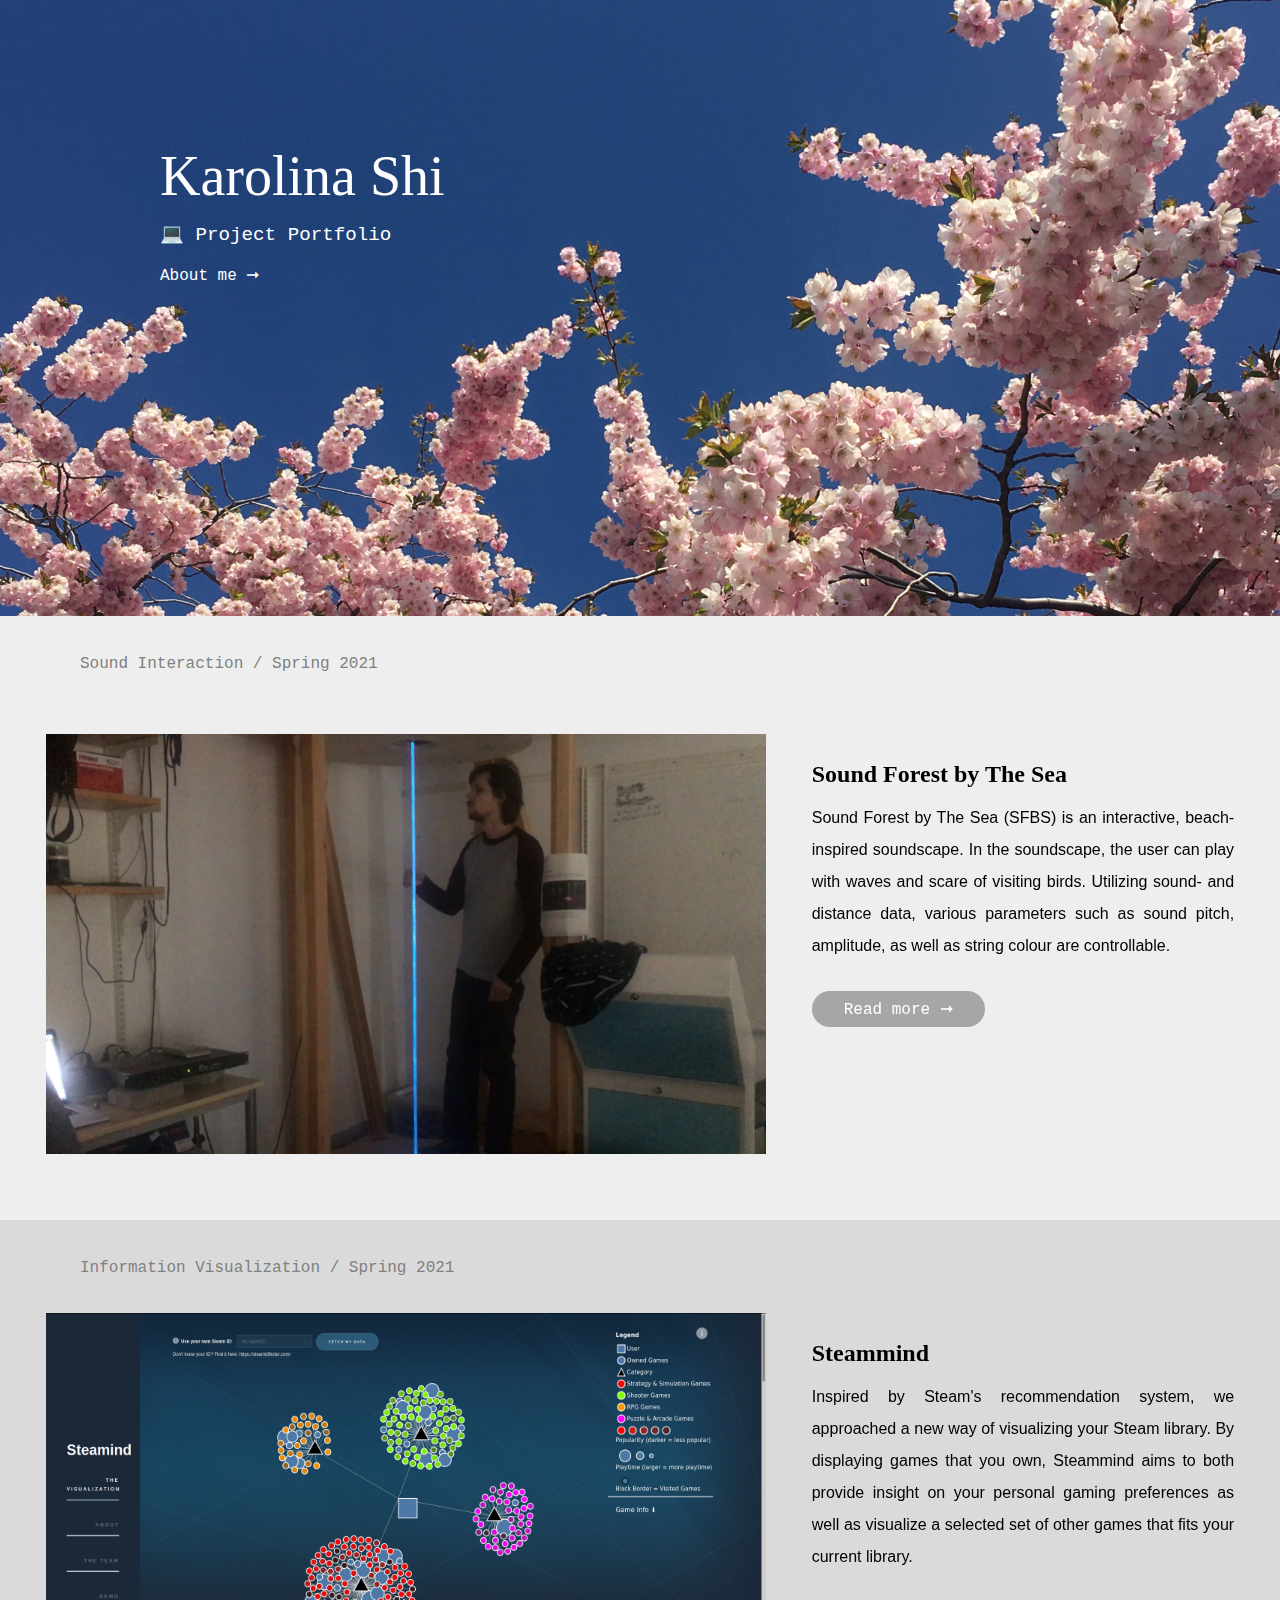
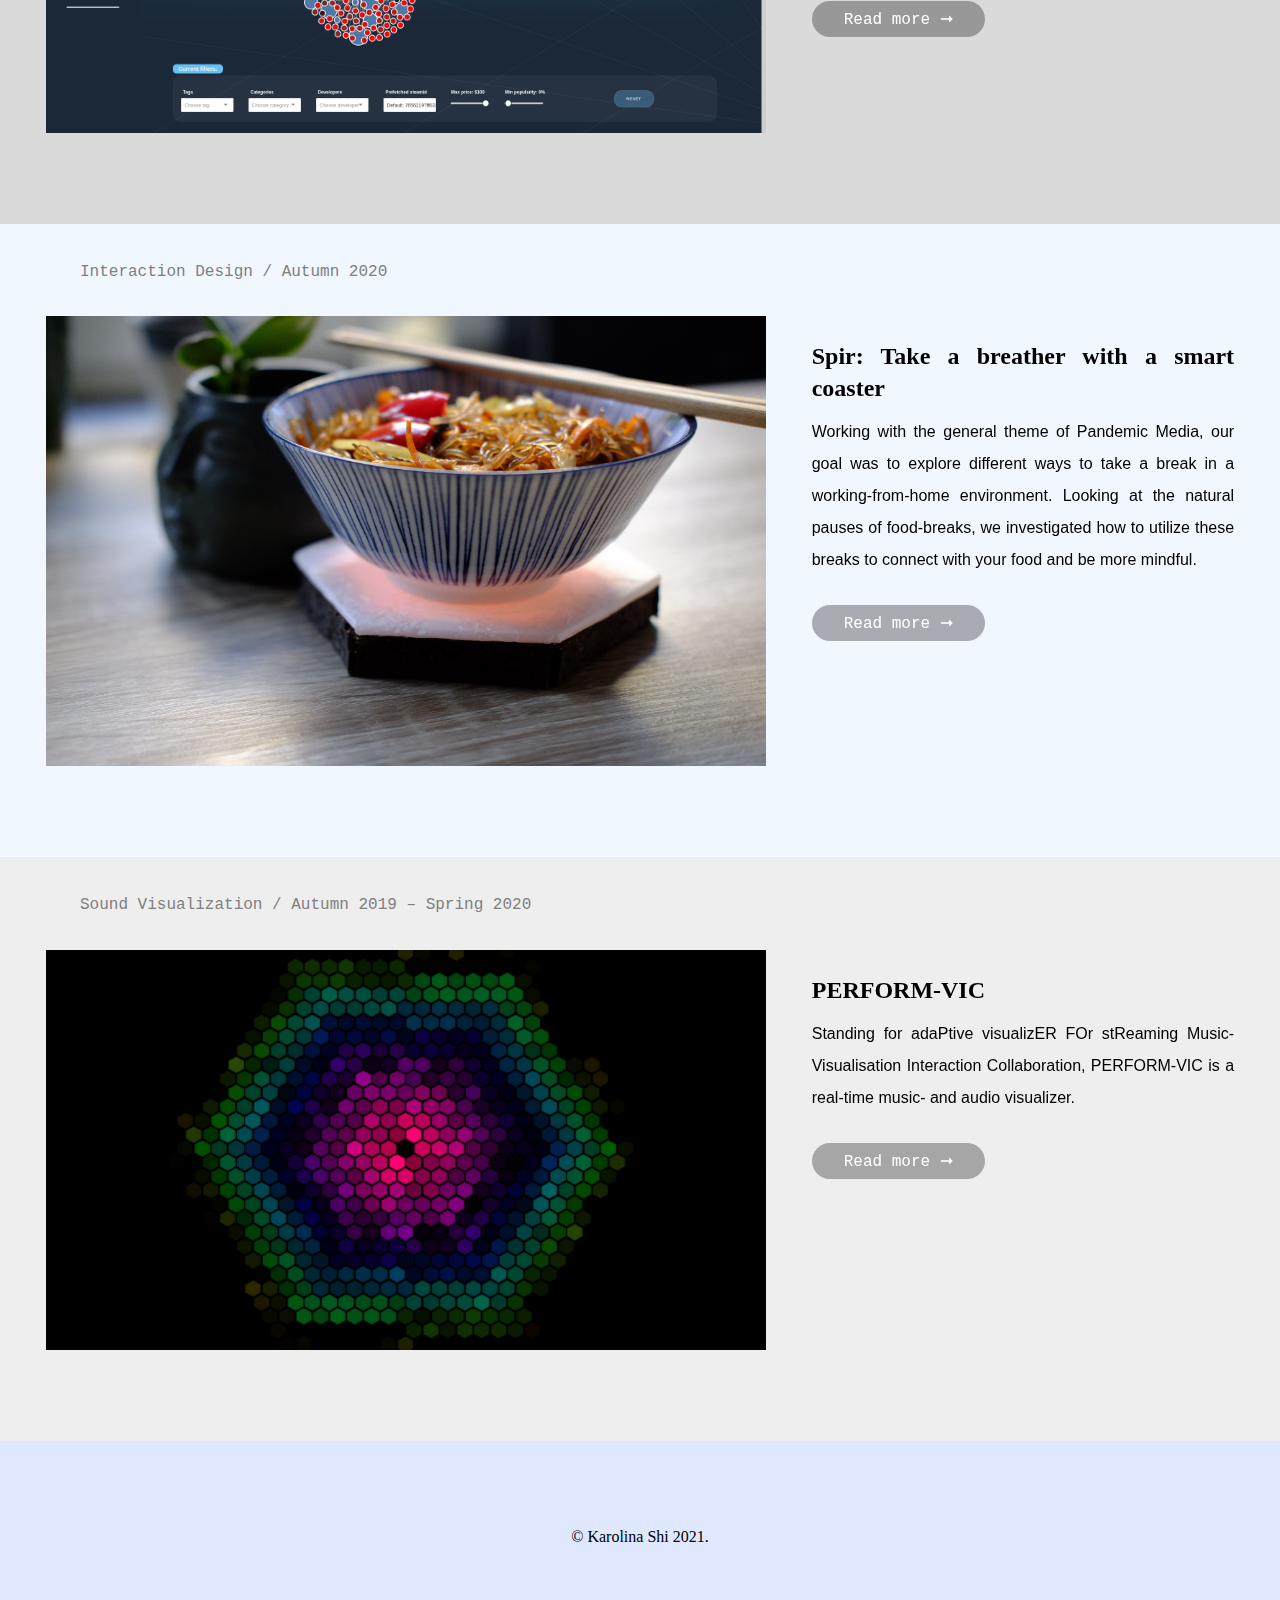
==== index.html @ 0dd769eb "copy repo" ====
<!DOCTYPE html>
<html lang="en">

    <head>
        <title>Portfolio Karolina Shi</title>
        <meta charset="utf-8" />
        <link rel="stylesheet" href="assets/css/reset.css" />
        <link rel="stylesheet" href="assets/css/style.css" />
    </head>

    <body>
        <nav>
            <!-- Navigation here in the future -->
        </nav>

        <header>
            <h1><a href="#">Karolina Shi</a></h1>
            <h2 class="heading-1">&#x1F4BB Project Portfolio</h2>
            <div id="custom-nav">
                <h3 class="heading-1"><a href="html/about.html">About me &#x279e</a></h3>
            </div>
        </header>

        <main>
            <div id="project-box-3">
                <p class="project-header">Sound Interaction / Spring 2021</p>
                <div class="project-inner animation-element fade-in">
                    <div class="flex-item">
                        <img src="assets/images/sfbs/sfbs.png" alt="sfbs" width="720" height="420">
                    </div>
                    <div class="flex-item">
                        <h2 class="heading-2">Sound Forest by The Sea</h2>
                        <p>
                            Sound Forest by The Sea (SFBS) is an interactive, beach-inspired soundscape. In the soundscape, the 
                            user can play with waves and scare of visiting birds. Utilizing sound- and distance data, various
                            parameters such as sound pitch, amplitude, as well as string colour are controllable.
                        </p>
                        <button class="read-more"><a href="html/projects/sfbs.html">Read more &#x279e</a></button>
                    </div>
                </div>
            </div>

            <div id="project-box-4">
                <p class="project-header">Information Visualization / Spring 2021</p>
                <div class="project-inner animation-element fade-in">
                    <div class="flex-item">
                        <img src="assets/images/steammind/steammind.png" alt="steammind" width="720" height="420">
                    </div>
                    <div class="flex-item">
                        <h2 class="heading-2">Steammind</h2>
                        <p>
                            Inspired by Steam's recommendation system, we approached a new way of visualizing your Steam library.
                            By displaying games that you own, Steammind aims to both provide insight on your personal gaming preferences as well
                            as visualize a selected set of other games that fits your current library.
                        </p>
                        <button class="read-more"><a href="html/projects/steammind.html">Read more &#x279e</a></button>
                    </div>
                </div>
            </div>

            <div id="project-box-2">
                <p class="project-header">Interaction Design / Autumn 2020</p>
                <div class="project-inner animation-element fade-in">
                    <div class="flex-item">
                        <img src="assets/images/spir/spir-1.png" alt="spir" width="720" height="450">
                    </div>
                    <div class="flex-item">
                        <h2 class="heading-2">Spir: Take a breather with a smart coaster</h2>
                        <p>
                            Working with the general theme of Pandemic Media, our goal was to explore different ways to take a break in a
                            working-from-home environment. Looking at the natural pauses of food-breaks, we investigated how to utilize
                            these breaks to connect with your food and be more mindful.
                        </p>
                        <button class="read-more"><a href="html/projects/spir.html">Read more &#x279e</a></button>
                    </div>
                </div>
            </div>

            <div id="project-box-3">
                <p class="project-header">Sound Visualization / Autumn 2019 – Spring 2020</p>
                <div class="project-inner animation-element fade-in">
                    <div class="flex-item">
                        <img src="assets/images/perform-vic/perform-vic-graphics2.png" alt="perform-vic" width="720" height="400">
                    </div>
                    <div class="flex-item">
                        <h2 class="heading-2">PERFORM-VIC</h2>
                        <p>
                            Standing for adaPtive visualizER FOr stReaming Music-Visualisation Interaction Collaboration,
                            PERFORM-VIC is a real-time music- and audio visualizer.
                        </p>
                        <button class="read-more"><a href="html/projects/performvic.html">Read more &#x279e</a></button>
                    </div>
                </div>
            </div>
        </main>

        <footer>
                &copy; Karolina Shi 2021.
        </footer>

        <script src="assets/scripts/jquery-3.6.0.js"></script>
        <script src="assets/scripts/animation.js"></script>
    </body>

</html>
---- assets/css/style.css ----
/* General */
body {
    background-color: #fff;
    line-height: 2em;
}

header {
    overflow: hidden;
    float: none;
    padding: 10em;
    padding-bottom: 20em;
    background-image: url("../images/bg.JPG");
    background-color: #dfe8ff;
    background-repeat: no-repeat;
    background-size: cover;
    background-attachment: fixed;
}

h1 { /* Webpage title */
    font-size: 3.5em;
    color: white;
}

h2 { /* Webpage subtitle */
    font-size: 1.2em;
    color: white;
    margin: 1em 0 -1em;
}

b {
    font-weight: bold;
}

p {
    margin-bottom: 0.8em;
    font-family: Verdana, Geneva, Tahoma, sans-serif;
}

.heading-1 { /* Subtitle */
    font-family: 'Courier New', Courier, monospace;
    line-height: 2.5em;
}

.heading-2 { /* Project titles */
    font-size: 1.5em;
    font-weight: bold;
    margin-bottom: 0.5em;
    color: black;
}

.project-header { /* Project headers */
    padding: 2em 0 0 5em;
}

/* Flex */
.project-inner {
    display: flex;
    justify-content: space-evenly;
    text-align: justify;
}

.flex-item {
    padding: 1em 0 5em 0;
    flex: 0 0 33%;
}

#project-box-1 {
    background-color: #a6b4c6;
}

#project-box-2 {
    background-color: #f1f7ff;
}

#project-box-3 {
    background-color: #eee;
}

#project-box-4 {
    background-color: #dadada;
}

.project-header {
    color: grey;
    font-family: 'Courier New', Courier, monospace;
}

.test {
    background-color: black;
}

nav {
    position: absolute;
    padding: 0.5em 1.5em;
}

nav li {
    display: inline;
    font-size: 2em;
}

#custom-nav {
    margin-top: 1em;
}

a {
    color: #fff;
    text-decoration: none;
}

.text-link {
    color: #000;
    background: #ccc;
    padding: 0.5em 1em;
    border-radius: 2em;
}

.disclaimer {
    font-style: italic;
    font-size: 0.8em;
}

/*
a:hover {
    -moz-transition: all 200ms ease-out;
    -webkit-transition: all 200ms ease-out;
    -o-transition: all 200ms ease-out;
    transition: all 200ms ease-out;
    color: #fff;
}
*/

.read-more {
    padding: 0.5em 2em;
    margin: 1em 0;
    background: rgba(0,0,0,0.3);
    color:white;
    border: none;
    border-radius: 2em;
    font-size: 1em;
    font-family: 'Courier New', Courier, monospace;
}

.read-more:hover {
    background: rgba(0,0,0,0.5);
    cursor: pointer;
}

footer {
    background-color: #dfe8ff;
    padding: 5em;
    text-align: center;
}

/* Fade-in effect of projects */
.fade-in {
    opacity: 1;
    -moz-transition: all 700ms ease-out;
    -webkit-transition: all 700ms ease-out;
    -o-transition: all 700ms ease-out;
    transition: all 700ms ease-out;
    -moz-transform: translate3d(0px, 0px, 0px);
    -webkit-transform: translate3d(0px, 0px, 0px);
    -o-transform: translate(0px, 0px);
    -ms-transform: translate(0px, 0px);
    transform: translate3d(0px, 0px, 0px);
    -webkit-backface-visibility: hidden;
    -moz-backface-visibility: hidden;
    backface-visibility: hidden;
}

.fade-in.in-view {
    opacity: 1;
    -moz-transform: translate3d(0px, 25px, 0px);
    -webkit-transform: translate3d(0px, 25px, 0px);
    -o-transform: translate(0px, 25px);
    -ms-transform: translate(0px, 25px);
    transform: translate3d(0px, 25px, 0px);
}

img {
    color: #ccc;
    background-color: black;
}

/* Keywords */
ul {
    margin-bottom: 2em;
}

.keywords li{
    display: inline;
    color: black;
    background: #9ebcff;
    font-family: monospace;
    list-style-type: circle;
    padding: 0.2em 1em;
    border-radius: 1em;
    white-space: nowrap;
}
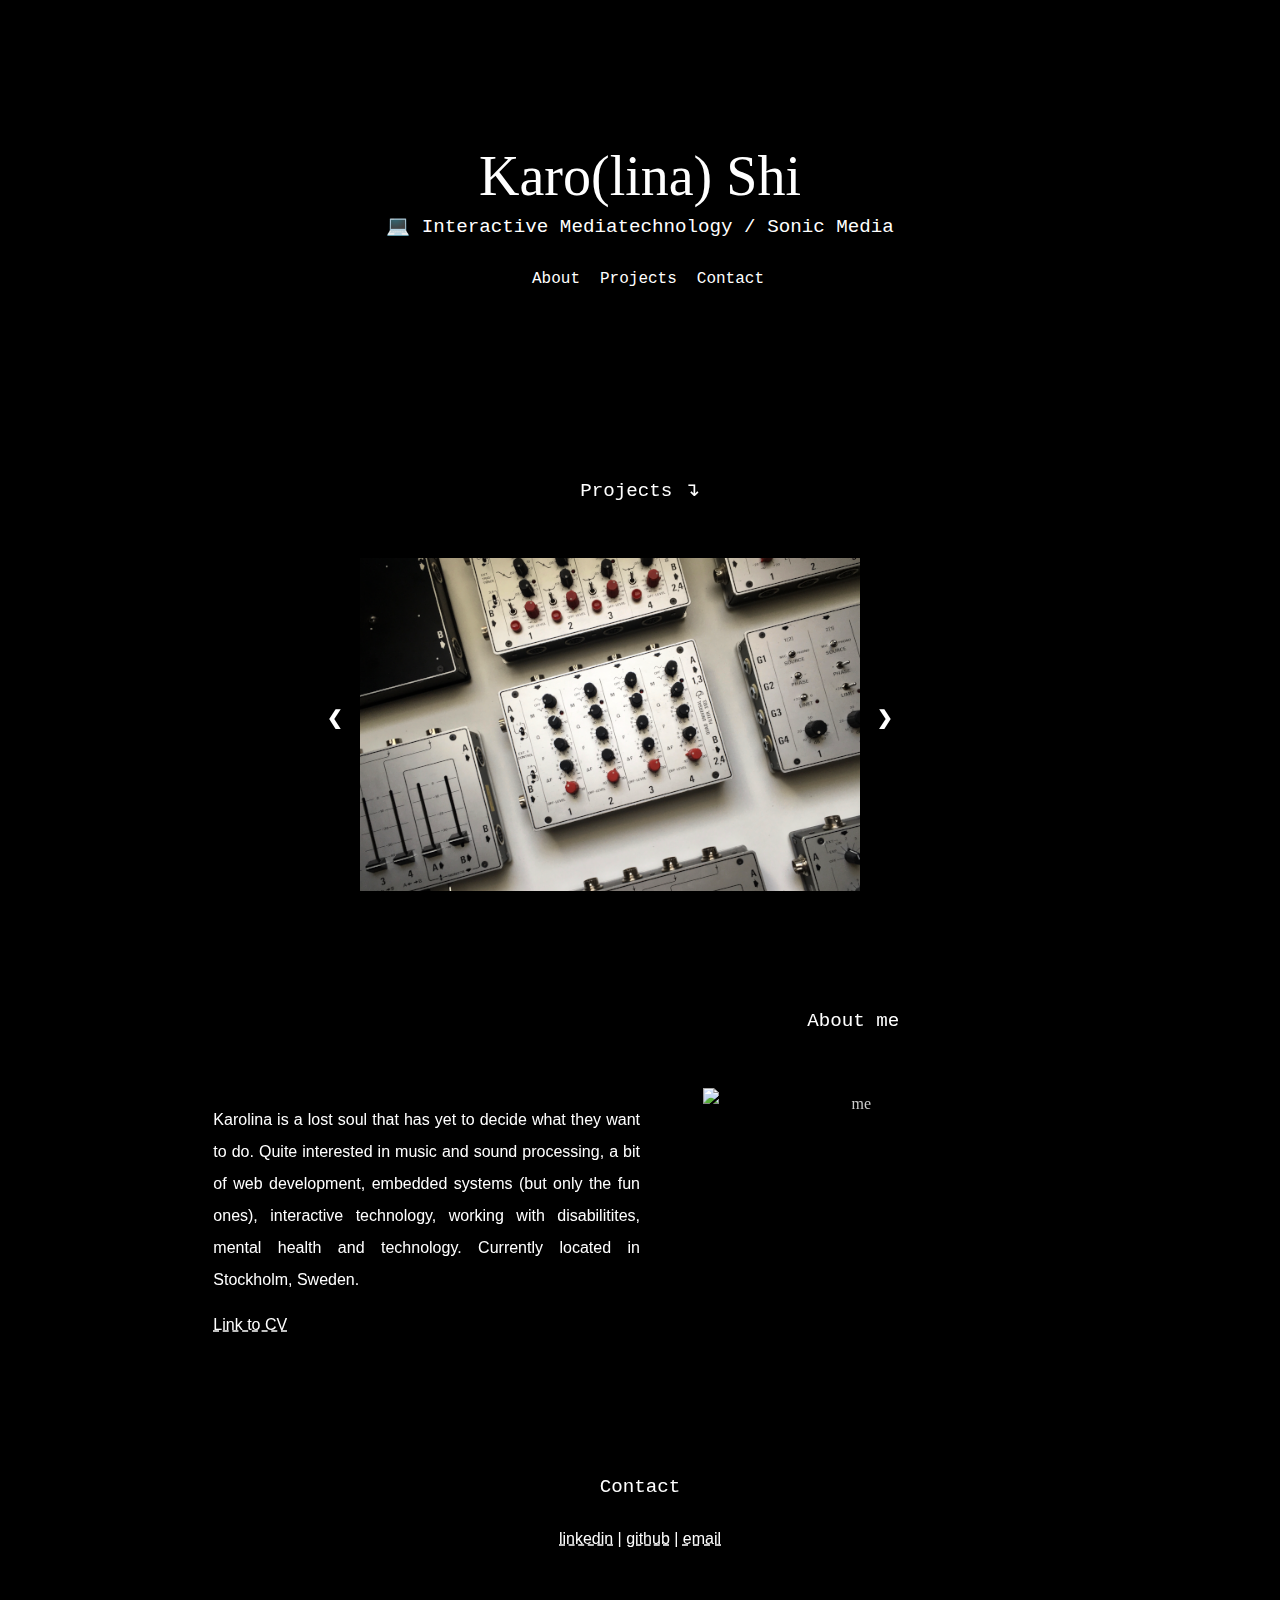
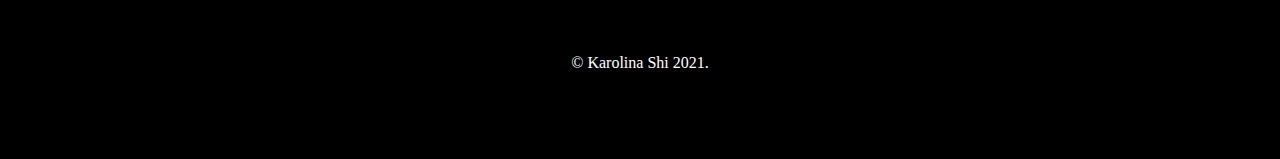
==== commit 8c61ebee: "Update portfolio" ====
--- a/index.html
+++ b/index.html
@@ -4,6 +4,7 @@
     <head>
         <title>Portfolio Karolina Shi</title>
         <meta charset="utf-8" />
+        <meta name="viewport" content="width=device-width, initial-scale=1.0">
         <link rel="stylesheet" href="assets/css/reset.css" />
         <link rel="stylesheet" href="assets/css/style.css" />
     </head>
@@ -14,83 +15,84 @@
         </nav>
 
         <header>
-            <h1><a href="#">Karolina Shi</a></h1>
-            <h2 class="heading-1">&#x1F4BB Project Portfolio</h2>
-            <div id="custom-nav">
-                <h3 class="heading-1"><a href="html/about.html">About me &#x279e</a></h3>
-            </div>
+            <h1><a href="#">Karo(lina) Shi</a></h1>
+            <h2>&#x1F4BB Interactive Mediatechnology / Sonic Media</h2>
+            <nav>
+                <a class="nav-a" href="#about-link">About</a>
+                <a class="nav-a" href="#projects-link">Projects</a>
+                <a class="nav-a" href="#contact-link">Contact</a>
+            </nav>
         </header>
 
         <main>
-            <div id="project-box-3">
-                <p class="project-header">Sound Interaction / Spring 2021</p>
-                <div class="project-inner animation-element fade-in">
-                    <div class="flex-item">
-                        <img src="assets/images/sfbs/sfbs.png" alt="sfbs" width="720" height="420">
+            <div id="block-1" class="fade-in">
+                <h2>Projects &#x21B4</h2>
+                <a id="projects-link" class="anchor"></a>
+                <div class="project-gallery">
+                    <a class="prev" onclick="plusSlides(-1)">&#10094;</a>
+                    <div class="project-container">
+                        <div class="project-item">
+                            <img class="project-image" src="assets/images/datatonism/datatonism-thumbnail.png" alt="datatonism" width="600" height="400">
+                            <div class="info">
+                                <h3><a href="html/projects/datatonism.html">Datatonism</a></h3>
+                                <p>Duration: 6 weeks</p>
+                                <p>
+                                    Datatonism is a digital emulation of the Dataton System 3000 – an analog synthesizer from the 1970s.
+                                </p>
+                                <button class="read-more"><a href="html/projects/datatonism.html">Read more &#x279e</a></button>
+                            </div>
+                        </div>
+                        <div class="project-item">
+                            <img class="project-image" src="assets/images/spir/spir-thumbnail.png" alt="spir" width="600" height="400">
+                            <div class="info">
+                                <h3><a href="html/projects/spir.html">Spir</a></h3>
+                                <p>Duration: 8 weeks</p>
+                                <p>
+                                    Developed in the course DM2601 Media Technology and Interaction Design, Spir is a smart coaster
+                                    that aims at seizing micro-opportunities to help you slow down throughout your day.
+                                </p>
+                                <button class="read-more"><a href="html/projects/spir.html">Read more &#x279e</a></button>
+                            </div>
+                        </div>
+                        <div class="project-item">
+                            <img class="project-image" src="assets/images/steammind/steammind-thumbnail.png" alt="steammind" width="600" height="400">
+                            <div class="info">
+                                <h3><a href="html/projects/steammind.html">Steammind</a></h3>
+                                <p>Duration: 6 weeks</p>
+                                <p>
+                                    Steammind visualizes your Steam library and shows recommendations based on your library.
+                                </p>
+                                <button class="read-more"><a href="html/projects/steammind.html">Read more &#x279e</a></button>
+                            </div>
+                        </div>
                     </div>
-                    <div class="flex-item">
-                        <h2 class="heading-2">Sound Forest by The Sea</h2>
-                        <p>
-                            Sound Forest by The Sea (SFBS) is an interactive, beach-inspired soundscape. In the soundscape, the 
-                            user can play with waves and scare of visiting birds. Utilizing sound- and distance data, various
-                            parameters such as sound pitch, amplitude, as well as string colour are controllable.
-                        </p>
-                        <button class="read-more"><a href="html/projects/sfbs.html">Read more &#x279e</a></button>
-                    </div>
+                    <a class="next" onclick="plusSlides(1)">&#10095;</a>
                 </div>
             </div>
 
-            <div id="project-box-4">
-                <p class="project-header">Information Visualization / Spring 2021</p>
-                <div class="project-inner animation-element fade-in">
-                    <div class="flex-item">
-                        <img src="assets/images/steammind/steammind.png" alt="steammind" width="720" height="420">
-                    </div>
-                    <div class="flex-item">
-                        <h2 class="heading-2">Steammind</h2>
-                        <p>
-                            Inspired by Steam's recommendation system, we approached a new way of visualizing your Steam library.
-                            By displaying games that you own, Steammind aims to both provide insight on your personal gaming preferences as well
-                            as visualize a selected set of other games that fits your current library.
-                        </p>
-                        <button class="read-more"><a href="html/projects/steammind.html">Read more &#x279e</a></button>
-                    </div>
+            <div id="block-2" class="fade-in">
+                <a id="about-link" class="anchor"></a>
+                <h2>About me</h2>
+                <div class="grid-left">
+                    <p>Karolina is a lost soul that has yet to decide what they want to do.
+                        Quite interested in music and sound processing, a bit of web development,
+                        embedded systems (but only the fun ones), interactive technology,
+                        working with disabilitites, mental health and technology.
+                        Currently located in Stockholm, Sweden.</p>
+                    <p><a href="assets/other/CV.pdf">Link to CV</a></p>
+                </div>
+                <div class="grid-right">
+                    <img src="assets/images/IMG_4908-R2.png" alt="me" width="500" height="500">
                 </div>
             </div>
 
-            <div id="project-box-2">
-                <p class="project-header">Interaction Design / Autumn 2020</p>
-                <div class="project-inner animation-element fade-in">
-                    <div class="flex-item">
-                        <img src="assets/images/spir/spir-1.png" alt="spir" width="720" height="450">
-                    </div>
-                    <div class="flex-item">
-                        <h2 class="heading-2">Spir: Take a breather with a smart coaster</h2>
-                        <p>
-                            Working with the general theme of Pandemic Media, our goal was to explore different ways to take a break in a
-                            working-from-home environment. Looking at the natural pauses of food-breaks, we investigated how to utilize
-                            these breaks to connect with your food and be more mindful.
-                        </p>
-                        <button class="read-more"><a href="html/projects/spir.html">Read more &#x279e</a></button>
-                    </div>
-                </div>
-            </div>
-
-            <div id="project-box-3">
-                <p class="project-header">Sound Visualization / Autumn 2019 – Spring 2020</p>
-                <div class="project-inner animation-element fade-in">
-                    <div class="flex-item">
-                        <img src="assets/images/perform-vic/perform-vic-graphics2.png" alt="perform-vic" width="720" height="400">
-                    </div>
-                    <div class="flex-item">
-                        <h2 class="heading-2">PERFORM-VIC</h2>
-                        <p>
-                            Standing for adaPtive visualizER FOr stReaming Music-Visualisation Interaction Collaboration,
-                            PERFORM-VIC is a real-time music- and audio visualizer.
-                        </p>
-                        <button class="read-more"><a href="html/projects/performvic.html">Read more &#x279e</a></button>
-                    </div>
-                </div>
+            <div id="block-3" class="fade-in">
+                <a id="contact-link" class="anchor"></a>
+                    <h2>Contact</h2>
+                    <p><a href="https://www.linkedin.com/in/karolina-shi-3684bb18a/">linkedin</a> | 
+                        <a href="https://github.com/kx-shi">github</a> | 
+                        <a href="mailto: karshi@kth.se">email</a>
+                    </p>
             </div>
         </main>
 
@@ -99,6 +101,7 @@
         </footer>
 
         <script src="assets/scripts/jquery-3.6.0.js"></script>
+        <script src="assets/scripts/slide.js"></script>
         <script src="assets/scripts/animation.js"></script>
     </body>
 
--- a/assets/css/style.css
+++ b/assets/css/style.css
@@ -1,30 +1,81 @@
-/* General */
-body {
-    background-color: #fff;
-    line-height: 2em;
-}
-
+/* --- Header --- */
 header {
     overflow: hidden;
     float: none;
     padding: 10em;
-    padding-bottom: 20em;
-    background-image: url("../images/bg.JPG");
-    background-color: #dfe8ff;
-    background-repeat: no-repeat;
-    background-size: cover;
-    background-attachment: fixed;
-}
-
+    text-align: center;
+    background: #000;
+}
+
+/* --- Body --- */
+body {
+    background-color: #000;
+    line-height: 2em;
+}
+
+/* --- Grid layout --- */
+main {
+    position: relative;
+    display: grid;
+    grid-template-columns: 0.5fr 1fr 1fr 0.5fr;
+    grid-template-rows: 1fr 1fr 0.2fr;
+}
+
+#block-1 {
+    grid-column: 2/4;
+    grid-row: 1/2;
+    margin: 0 auto;
+    text-align: justify;
+    max-width: 70%;
+}
+
+#block-2 {
+    grid-column: 2/4;
+    grid-row: 2/3;
+    display:grid;
+    grid-template-columns: 1fr 1fr;
+    margin: auto;
+    text-align: center;
+}
+
+.grid-left {
+    grid-column-start: 1;
+    grid-column-end: 2;
+    padding-top: 3em;
+    text-align: justify;
+}
+
+.grid-right {
+    grid-column-start: 2;
+    grid-column-end: 3;
+}
+
+#block-3 {
+    grid-column: 2/4;
+    grid-row: 3/4;
+    margin: auto;
+    text-align: center;
+}
+
+#block-4 {
+    grid-column: 2/4;
+    grid-row: 1/4;
+    margin: 0 auto;
+    text-align: justify;
+    max-width: 70%;
+}
+
+/* --- Text display --- */
 h1 { /* Webpage title */
     font-size: 3.5em;
     color: white;
 }
 
-h2 { /* Webpage subtitle */
+h2, h3 { /* Webpage subtitle */
     font-size: 1.2em;
+    font-family: 'Courier New', Courier, monospace;
     color: white;
-    margin: 1em 0 -1em;
+    margin: 1em 0;
 }
 
 b {
@@ -32,13 +83,25 @@
 }
 
 p {
+    color: #fff;
     margin-bottom: 0.8em;
     font-family: Verdana, Geneva, Tahoma, sans-serif;
 }
 
-.heading-1 { /* Subtitle */
+p a {
+    text-decoration: underline;
+    text-decoration-style: dashed;
+}
+
+a:hover {
+    color: rgb(255, 208, 0);
+}
+
+/* --- Navigation --- */
+.nav-a { /* navigation links */
+    display: inline;
     font-family: 'Courier New', Courier, monospace;
-    line-height: 2.5em;
+    margin-left: 1em;
 }
 
 .heading-2 { /* Project titles */
@@ -48,62 +111,51 @@
     color: black;
 }
 
-.project-header { /* Project headers */
-    padding: 2em 0 0 5em;
-}
-
-/* Flex */
-.project-inner {
-    display: flex;
-    justify-content: space-evenly;
-    text-align: justify;
-}
-
-.flex-item {
-    padding: 1em 0 5em 0;
-    flex: 0 0 33%;
-}
-
-#project-box-1 {
-    background-color: #a6b4c6;
-}
-
-#project-box-2 {
-    background-color: #f1f7ff;
-}
-
-#project-box-3 {
-    background-color: #eee;
-}
-
-#project-box-4 {
-    background-color: #dadada;
-}
-
-.project-header {
-    color: grey;
-    font-family: 'Courier New', Courier, monospace;
-}
-
-.test {
-    background-color: black;
-}
-
-nav {
+/* --- Project Gallery --- */
+.project-gallery {
     position: absolute;
-    padding: 0.5em 1.5em;
-}
-
-nav li {
+    left: -220px;
+}
+
+.project-item {
+    display: none;
+}
+
+.nextTranslate {
+    -webkit-transition: 3s;
+    -moz-transition: 3s;
+    -ms-transition: 3s;
+    -o-transition: 3s;
+    transition: 3s;
+    margin-left: 50% !important;
+}
+
+.prev, .next {
+    cursor: pointer;
+    position: absolute;
+    top: 40%;
+    width: auto;
+    right: -10%;
+    padding: 17px;
+    color: #fff;
+    font-weight: bold;
+    font-size: 19px;
+    transition: 0.4s ease;
+    user-select: none;
+}
+
+/* Place the "forward button" to the right */
+.prev {
+    left: -10%;
+}
+
+/*when the user hovers,add a black background with some little opacity */
+.prev:hover, .next:hover {
+    color: rgb(255, 208, 0);
+}
+
+a {
     display: inline;
-    font-size: 2em;
-}
-
-#custom-nav {
-    margin-top: 1em;
-}
-
-a {
     color: #fff;
     text-decoration: none;
 }
@@ -120,25 +172,19 @@
     font-size: 0.8em;
 }
 
-/*
-a:hover {
-    -moz-transition: all 200ms ease-out;
-    -webkit-transition: all 200ms ease-out;
-    -o-transition: all 200ms ease-out;
-    transition: all 200ms ease-out;
-    color: #fff;
-}
-*/
-
 .read-more {
+    position: absolute;
     padding: 0.5em 2em;
     margin: 1em 0;
+    bottom: 10%;
+    right: 10%;
     background: rgba(0,0,0,0.3);
     color:white;
     border: none;
     border-radius: 2em;
     font-size: 1em;
     font-family: 'Courier New', Courier, monospace;
+    text-align: justify;
 }
 
 .read-more:hover {
@@ -147,9 +193,9 @@
 }
 
 footer {
-    background-color: #dfe8ff;
     padding: 5em;
     text-align: center;
+    color: #fff;
 }
 
 /* Fade-in effect of projects */
@@ -179,8 +225,11 @@
 }
 
 img {
+    display: block;
     color: #ccc;
     background-color: black;
+    width: auto;
+    margin: 2em auto;
 }
 
 /* Keywords */
@@ -197,4 +246,110 @@
     padding: 0.2em 1em;
     border-radius: 1em;
     white-space: nowrap;
+}
+
+/* --- Animation navigation --- */
+.slideanim {visibility:hidden;}
+.slide {
+    animation-name: slide;
+    -webkit-animation-name: slide;
+    animation-duration: 1s;
+    -webkit-animation-duration: 1s;
+    visibility: visible;
+}
+@keyframes slide {
+0% {
+    opacity: 0;
+    transform: translateY(70%);
+} 
+100% {
+    opacity: 1;
+    transform: translateY(0%);
+}
+}
+@-webkit-keyframes slide {
+0% {
+    opacity: 0;
+    -webkit-transform: translateY(70%);
+} 
+100% {
+    opacity: 1;
+    -webkit-transform: translateY(0%);
+}
+}
+
+@media only screen and (min-width: 1601px) {
+    .info {
+        position: absolute;
+        top: 0;
+        bottom: 0;
+        left: 0;
+        right: 0;
+        background: rgba(0, 0, 0, 0.72);
+        color: #fff;
+        visibility: hidden;
+        opacity: 0;
+        padding: 3em 5em;
+      
+        /* transition effect. not necessary */
+        transition: opacity .2s, visibility .2s;
+    }
+    
+    .project-item:hover > .info {
+        visibility: visible;
+        opacity: 1;
+    }
+}
+
+@media only screen and (min-width: 700px) and (max-width: 1600px) {
+    img {
+        width: 300px;
+        height: auto;
+    }
+
+    .project-item img {
+        width: 500px;
+        height: auto;
+    }
+
+    #block-2 {
+        margin: 2em 0;
+    }
+
+    .info {
+        position: absolute;
+        top: 0;
+        bottom: 0;
+        left: 0;
+        right: 0;
+        background: rgba(0, 0, 0, 0.72);
+        color: #fff;
+        visibility: hidden;
+        opacity: 0;
+        padding: 3em 5em;
+      
+        /* transition effect. not necessary */
+        transition: opacity .2s, visibility .2s;
+    }
+    
+    .project-item:hover > .info {
+        visibility: visible;
+        opacity: 1;
+    }
+}
+
+@media only screen and (max-width: 699px) {
+    p {
+        font-size: small;
+    }
+
+    img {
+        width: 200px;
+        height: auto;
+    }
+
+    .project-item img {
+        width: 300px;
+        height: auto;
+    }
 }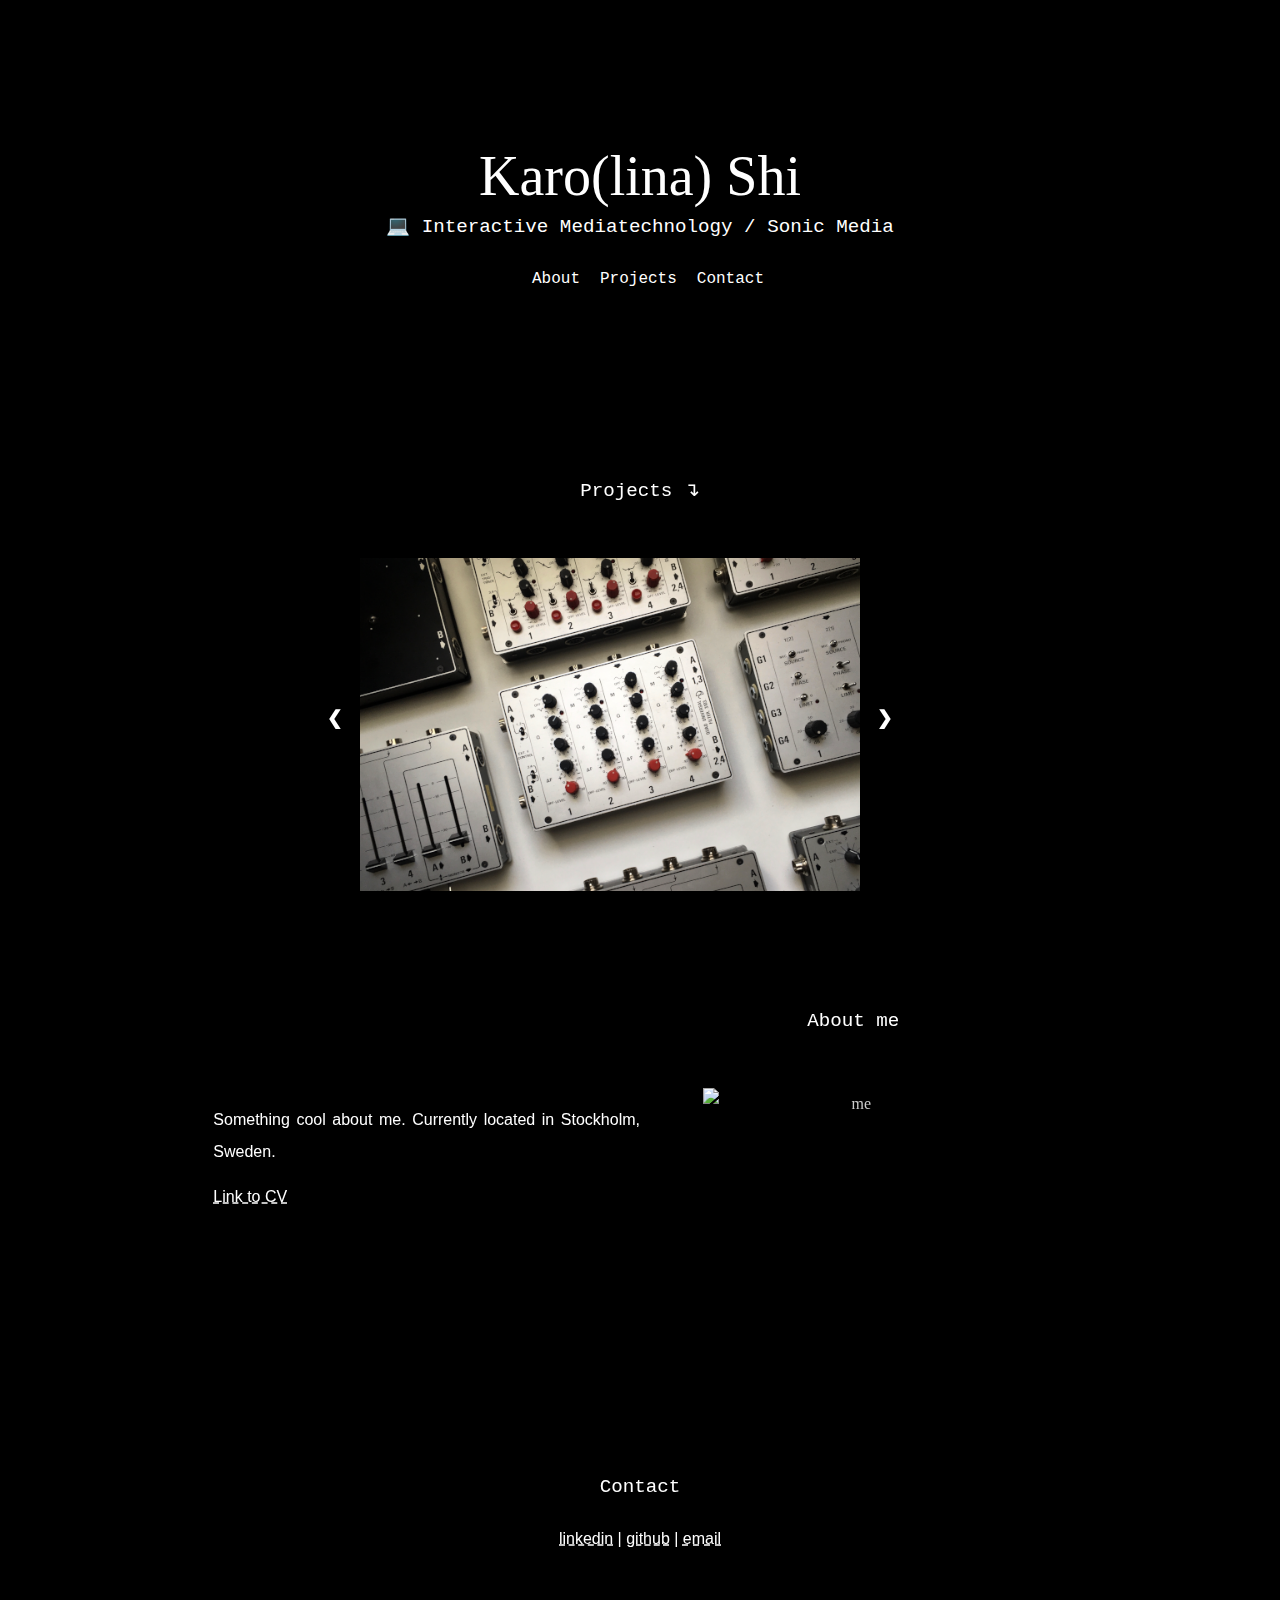
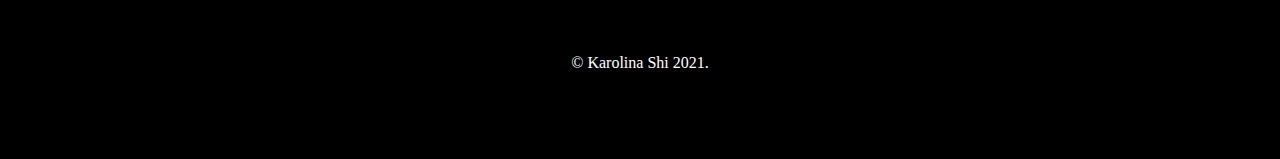
==== commit 4c428c4c: "Update" ====
--- a/index.html
+++ b/index.html
@@ -74,10 +74,7 @@
                 <a id="about-link" class="anchor"></a>
                 <h2>About me</h2>
                 <div class="grid-left">
-                    <p>Karolina is a lost soul that has yet to decide what they want to do.
-                        Quite interested in music and sound processing, a bit of web development,
-                        embedded systems (but only the fun ones), interactive technology,
-                        working with disabilitites, mental health and technology.
+                    <p>Something cool about me.
                         Currently located in Stockholm, Sweden.</p>
                     <p><a href="assets/other/CV.pdf">Link to CV</a></p>
                 </div>
